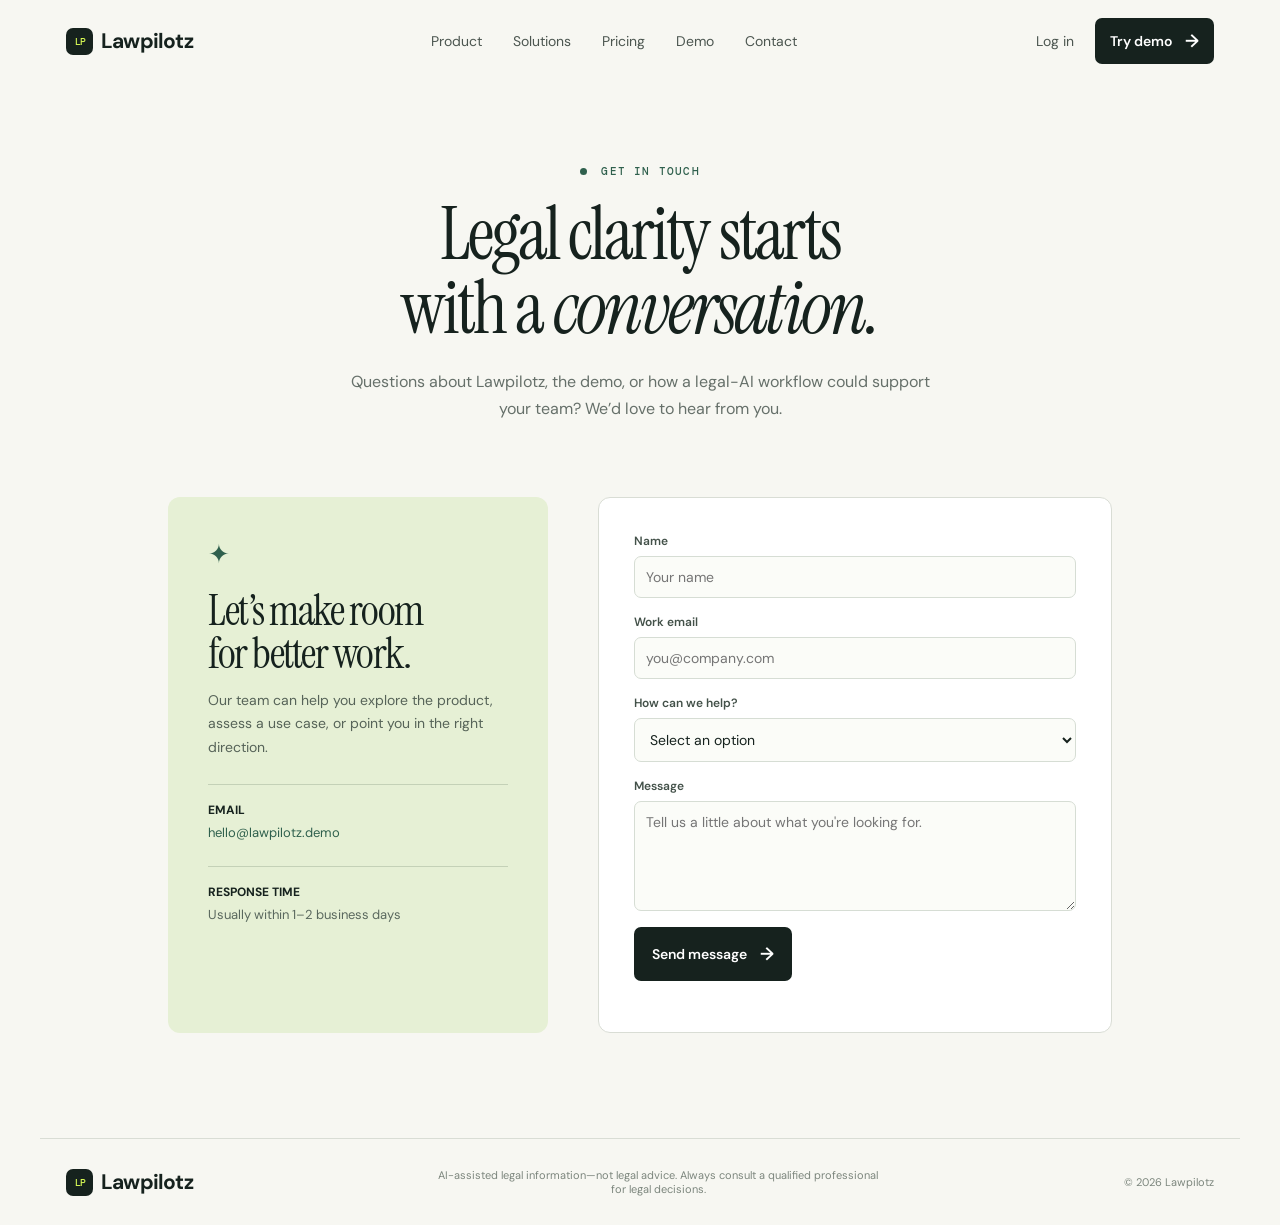
==== contact.html @ 79acae37 "Initial commit" ====
<!doctype html>
<html lang="en"><head><meta charset="UTF-8"><meta name="viewport" content="width=device-width,initial-scale=1.0"><meta name="description" content="Contact the Lawpilotz team."><title>Contact Lawpilotz</title><link rel="preconnect" href="https://fonts.googleapis.com"><link rel="preconnect" href="https://fonts.gstatic.com" crossorigin><link href="https://fonts.googleapis.com/css2?family=DM+Mono:wght@400;500&family=DM+Sans:wght@400;500;600;700&family=Instrument+Serif:ital@0;1&display=swap" rel="stylesheet"><link rel="stylesheet" href="styles.css"><link rel="stylesheet" href="pages.css"></head>
<body><header class="header"><a class="brand" href="index.html"><span class="brand-icon">LP</span>Lawpilotz</a><nav><a href="index.html#product">Product</a><a href="index.html#solutions">Solutions</a><a href="index.html#pricing">Pricing</a><a href="demo.html">Demo</a><a href="contact.html">Contact</a></nav><div class="header-actions"><a class="login" href="contact.html">Log in</a><a class="button dark small" href="demo.html">Try demo <span>→</span></a></div></header><main><section class="page-hero"><p class="eyebrow"><i></i> GET IN TOUCH</p><h1>Legal clarity starts<br>with a <em>conversation.</em></h1><p>Questions about Lawpilotz, the demo, or how a legal-AI workflow could support your team? We’d love to hear from you.</p></section><section class="contact-layout"><aside class="contact-info"><span>✦</span><h2>Let’s make room<br>for better work.</h2><p>Our team can help you explore the product, assess a use case, or point you in the right direction.</p><div class="contact-detail"><b>EMAIL</b><a href="mailto:hello@lawpilotz.demo">hello@lawpilotz.demo</a></div><div class="contact-detail"><b>RESPONSE TIME</b><span>Usually within 1–2 business days</span></div></aside><form class="contact-form" id="contact-form"><label>Name<input required type="text" placeholder="Your name"></label><label>Work email<input required type="email" placeholder="you@company.com"></label><label>How can we help?<select required><option value="">Select an option</option><option>Product question</option><option>Talk about a team plan</option><option>Partnership inquiry</option><option>Other</option></select></label><label>Message<textarea required placeholder="Tell us a little about what you're looking for."></textarea></label><button class="button dark" type="submit">Send message <span>→</span></button><p class="form-status" id="form-status"></p></form></section></main><footer><a class="brand" href="index.html"><span class="brand-icon">LP</span>Lawpilotz</a><p>AI-assisted legal information—not legal advice. Always consult a qualified professional for legal decisions.</p><span>© 2026 Lawpilotz</span></footer><script src="contact.js"></script></body></html>
---- styles.css ----
:root{--ink:#16221e;--paper:#f7f7f2;--lime:#d8fa55;--green:#2f604d;--muted:#66706a;--line:#d9ddd5;--cream:#eef0e7}*{box-sizing:border-box}html{scroll-behavior:smooth}body{margin:0;background:var(--paper);color:var(--ink);font-family:'DM Sans',sans-serif}.header,main,footer{max-width:1200px;margin:auto}.header{height:82px;display:flex;align-items:center;justify-content:space-between;padding:0 26px}.brand{color:var(--ink);font-weight:700;font-size:21px;letter-spacing:-.8px;text-decoration:none;display:flex;gap:8px;align-items:center}.brand-icon{display:grid;place-items:center;width:27px;height:27px;background:var(--ink);color:var(--lime);font:500 10px 'DM Mono';letter-spacing:-1px;border-radius:7px}nav{display:flex;gap:31px}nav a,.login{color:#4c5650;text-decoration:none;font-size:14px}.header-actions{display:flex;gap:21px;align-items:center}.button{display:inline-block;border-radius:7px;padding:14px 17px;border:1px solid transparent;text-decoration:none;font:600 14px 'DM Sans';cursor:pointer}.button span{font-size:18px;padding-left:10px;vertical-align:-1px}.dark{background:var(--ink);color:#fff}.small{padding:10px 14px}.lime{background:var(--lime);color:var(--ink);box-shadow:0 10px 19px #a2ca1629}.outline{border-color:#bfc8bf;color:var(--ink)}.hero{min-height:625px;display:grid;grid-template-columns:1fr .95fr;align-items:center;padding:75px 75px 85px;background:linear-gradient(135deg,#f7f7f2 40%,#edf4d7)}.eyebrow{font:500 11px 'DM Mono';letter-spacing:1.2px;color:var(--green);margin:0 0 19px}.eyebrow i{display:inline-block;width:7px;height:7px;border-radius:50%;background:var(--green);margin-right:6px}.hero h1,.section-heading h2,.features h2,.solutions h2,.pricing h2,.final-cta h2{font:400 clamp(51px,5.6vw,76px)/.98 'Instrument Serif',serif;letter-spacing:-2.8px;margin:0}.hero h1 em,h2 em,h3 em{font-style:italic;color:var(--green)}.hero-text{font-size:17px;line-height:1.7;color:var(--muted);max-width:505px;margin:27px 0}.hero-actions{display:flex;align-items:center;gap:23px}.watch-link{color:var(--ink);text-decoration:none;font-size:14px;font-weight:600}.watch-link b{display:inline-grid;place-items:center;border:1px solid #aeb7ae;border-radius:50%;width:25px;height:25px;font-size:9px;margin-right:8px}.proof{margin-top:47px;display:flex;gap:11px;align-items:center;font-size:12px;color:#6d756f}.proof-symbols{letter-spacing:-4px;color:var(--green);font-size:16px}.hero-panel{background:#fff;border:1px solid #dce1d4;border-radius:13px;box-shadow:0 25px 55px #335b3330;padding:21px;transform:rotate(1.5deg);max-width:455px}.panel-top{display:flex;gap:10px;align-items:center;border-bottom:1px solid #e6e8e2;padding-bottom:18px}.file-badge{font:500 10px 'DM Mono';color:#b94536;background:#fde7e3;padding:8px 5px;border-radius:4px}.panel-top div{display:grid;gap:3px;flex:1}.panel-top strong{font-size:13px}.panel-top small,.issue-row small{font-size:10px;color:#869087}.status{font-size:10px;color:#326c4e;background:#e6f4e7;padding:5px 7px;border-radius:30px}.panel-summary{background:#f1f6e4;border-radius:8px;padding:15px;margin:17px 0}.summary-title{display:flex;gap:7px;align-items:center}.summary-title span{color:var(--green)}.summary-title strong{font-size:12px}.panel-summary p{font-size:11px;line-height:1.55;color:#556059;margin:9px 0 0}.panel-metrics{display:grid;grid-template-columns:repeat(3,1fr);border:1px solid #e2e5df;border-radius:8px;margin-bottom:13px}.panel-metrics div{padding:10px;border-right:1px solid #e2e5df;display:grid;gap:2px}.panel-metrics div:last-child{border:0}.panel-metrics b{font-size:14px}.panel-metrics span{font-size:9px;color:#7c857e}.amber{color:#c37f17}.issue-row{display:flex;align-items:center;gap:9px;padding:10px 4px;border-top:1px solid #edf0e9}.issue-row div{flex:1;display:grid;gap:3px}.issue-row strong{font-size:11px}.issue-row>b{font-size:15px;color:#8c968d}.issue-dot{width:8px;height:8px;border-radius:50%;background:#e5a43e}.issue-dot.soft{background:#86ab92}.logos{text-align:center;padding:33px 25px;border-top:1px solid var(--line);border-bottom:1px solid var(--line)}.logos p{font:500 10px 'DM Mono';letter-spacing:1.2px;color:#8a928b;margin:0 0 20px}.logos div{display:flex;justify-content:center;gap:63px;flex-wrap:wrap;color:#758078;font-size:18px;font-weight:700}.logos div span:nth-child(2){font-weight:400;font-style:italic}.logos div span:nth-child(3){letter-spacing:3px;font-size:15px}.demo{padding:110px 75px;background:#fbfbf7}.section-heading{text-align:center}.section-heading h2{font-size:57px}.section-heading>p:last-child{color:var(--muted);font-size:15px;line-height:1.65;max-width:475px;margin:21px auto 42px}.demo-workspace{max-width:930px;margin:auto;background:#fff;border:1px solid var(--line);border-radius:12px;padding:24px;display:grid;grid-template-columns:1fr 1.1fr;gap:35px}.step{font:500 10px 'DM Mono';letter-spacing:1px;color:#738177;margin:0 0 13px}.dropzone{height:260px;background:#f5f7ef;border:1px dashed #b9c5ae;border-radius:8px;display:flex;align-items:center;justify-content:center;flex-direction:column;text-align:center;cursor:pointer;position:relative;overflow:hidden}.dropzone input{display:none}.upload-symbol{display:grid;place-items:center;width:43px;height:43px;border:1px solid #aebba7;border-radius:50%;font-size:22px;color:var(--green);margin-bottom:12px}.dropzone strong{font-size:14px}.dropzone small{font-size:11px;color:#7c877e;margin-top:6px}.dropzone.has-file{background:#eaf3dd;border-style:solid}.secure-note{font-size:11px;color:#7c867d;text-align:center}.analysis-options{display:grid;gap:9px}.analysis-choice{display:flex;align-items:center;gap:13px;text-align:left;background:#fff;border:1px solid #dce2d9;border-radius:8px;padding:12px;cursor:pointer}.analysis-choice.selected{border-color:#6f9b6e;background:#f4f8e9}.analysis-choice>span{width:29px;height:29px;border-radius:6px;background:#edf2e7;color:var(--green);display:grid;place-items:center;font-weight:700}.analysis-choice div{display:grid;gap:3px}.analysis-choice b{font-size:13px}.analysis-choice small{font-size:11px;color:#78827c}.analyze{width:100%;margin-top:16px}.results{max-width:930px;margin:23px auto 0;background:#193128;color:#fff;border-radius:12px;padding:27px}.results-head{display:flex;justify-content:space-between;align-items:flex-start}.results .eyebrow{color:#b5d77e}.results h3{font:400 34px 'Instrument Serif';margin:0}.results h3 em{color:var(--lime)}.read-time{font:500 11px 'DM Mono';color:#bcd7b2;border:1px solid #4a6356;padding:7px 8px;border-radius:20px}.results-grid{display:grid;grid-template-columns:1.15fr 1fr 1fr;gap:10px;margin-top:21px}.result-card{background:#274237;border-radius:8px;padding:16px}.result-card.overview{background:#e3f4a6;color:var(--ink)}.result-card span{color:#bee286}.result-card .warning{color:#f8cf6d}.result-card h4{font-size:12px;margin:17px 0 8px}.result-card p{font-size:11px;line-height:1.55;color:#d7e1da;margin:0}.result-card.overview p{color:#405045}.features{display:grid;grid-template-columns:.9fr 1.1fr;gap:90px;padding:120px 100px;background:#eef0e7}.features h2,.solutions h2,.pricing h2{font-size:56px}.feature-intro>p:last-child{font-size:15px;color:var(--muted);line-height:1.65;max-width:340px;margin-top:21px}.feature-list article{display:grid;grid-template-columns:35px 1fr 20px;gap:15px;padding:20px 0;border-bottom:1px solid #ccd3c8}.feature-list span{font:500 11px 'DM Mono';color:var(--green);padding-top:5px}.feature-list h3{font-size:20px;margin:0 0 7px}.feature-list p{font-size:13px;line-height:1.6;color:var(--muted);margin:0}.feature-list i{font-style:normal;color:var(--green);font-size:18px}.solutions{padding:110px 75px}.solutions-copy{text-align:center}.solution-grid{max-width:1010px;margin:47px auto 0;display:grid;grid-template-columns:repeat(4,1fr);gap:16px}.solution-grid article{border:1px solid var(--line);border-radius:10px;padding:25px 21px;background:#fff}.solution-grid span{font-size:25px;color:var(--green)}.solution-grid h3{font-size:19px;margin:19px 0 8px}.solution-grid p{font-size:13px;line-height:1.6;color:var(--muted);margin:0}.pricing{text-align:center;padding:108px 45px;background:#193128;color:#fff}.pricing .eyebrow{color:#b5d77e}.pricing h2 em{color:var(--lime)}.pricing-grid{max-width:740px;margin:44px auto 0;display:grid;grid-template-columns:1fr 1fr;gap:15px;text-align:left}.pricing-grid article{background:#274237;border:1px solid #496151;border-radius:10px;padding:27px}.pricing-grid article.pro{background:var(--lime);color:var(--ink);border-color:var(--lime)}.plan{font:500 10px 'DM Mono';letter-spacing:1px;color:#b8d4b5;margin:0}.pro .plan{color:#52715c}.pricing-grid h3{font-size:31px;margin:16px 0 6px}.pricing-grid h3 small{font-size:12px;font-weight:400}.pricing-grid>article>p:not(.plan){font-size:13px;line-height:1.55;color:#c5d3c8;min-height:39px}.pro>p:not(.plan){color:#4f6152!important}.pricing-grid .button{margin:17px 0;width:100%;text-align:center}.pricing-grid ul{list-style:none;border-top:1px solid #4c6455;margin:4px 0 0;padding:19px 0 0;display:grid;gap:10px;font-size:12px;color:#d9e4dc}.pro ul{border-color:#a8d06a;color:#354935}.pricing-grid li::before{content:'✓';color:#b6dd6b;margin-right:8px}.pro li::before{color:#356142}.final-cta{margin:80px 75px;padding:55px 62px;border-radius:12px;background:#e5f6a5;display:flex;justify-content:space-between;align-items:center}.final-cta h2{font-size:49px}.final-cta h2 em{color:var(--green)}footer{border-top:1px solid var(--line);padding:29px 26px;display:flex;align-items:center;justify-content:space-between;gap:25px}footer p,footer span{font-size:11px;color:#7c867d;margin:0}footer p{max-width:450px;text-align:center}@media(max-width:800px){nav{display:none}.hero,.features{grid-template-columns:1fr}.hero{padding:60px 30px;gap:60px}.hero-panel{justify-self:center}.demo{padding:80px 25px}.demo-workspace{grid-template-columns:1fr;gap:25px}.features{padding:80px 35px;gap:45px}.solutions{padding:80px 30px}.solution-grid{grid-template-columns:repeat(2,1fr)}.final-cta{margin:55px 25px;padding:42px 30px}.logos div{gap:24px}.pricing{padding:80px 25px}}@media(max-width:520px){.header{padding:0 18px}.login{display:none}.hero h1{font-size:50px}.hero-actions,.final-cta{align-items:flex-start;flex-direction:column}.hero-panel{padding:16px}.panel-metrics b{font-size:12px}.results-grid,.pricing-grid{grid-template-columns:1fr}.results-head{gap:15px}.solution-grid{grid-template-columns:1fr}.section-heading h2,.features h2,.solutions h2,.pricing h2{font-size:43px}.final-cta h2{font-size:41px}footer{flex-direction:column;text-align:center}}
---- pages.css ----
.page-hero{max-width:800px;margin:0 auto;text-align:center;padding:82px 28px 75px}.page-hero h1{font:400 clamp(49px,6vw,74px)/1 'Instrument Serif',serif;letter-spacing:-2.8px;margin:0}.page-hero>p:not(.eyebrow){font-size:16px;line-height:1.7;color:var(--muted);max-width:580px;margin:23px auto 0}.demo-page{padding:0 28px 105px}.demo-page .demo-workspace{max-width:1000px}.demo-page .results{max-width:1000px}.demo-tips{max-width:1000px;margin:22px auto 0;display:grid;grid-template-columns:repeat(3,1fr);gap:14px}.demo-tips article{padding:18px;border:1px solid var(--line);border-radius:9px;background:#fff}.demo-tips span{color:var(--green);font:500 11px 'DM Mono'}.demo-tips h3{font-size:15px;margin:10px 0 6px}.demo-tips p{font-size:12px;line-height:1.55;color:var(--muted);margin:0}.contact-layout{max-width:1000px;margin:0 auto 105px;padding:0 28px;display:grid;grid-template-columns:.85fr 1.15fr;gap:50px}.contact-info{background:#e6f0d5;border-radius:12px;padding:40px}.contact-info>span{color:var(--green);font-size:26px}.contact-info h2{font:400 43px/1 'Instrument Serif';letter-spacing:-1.5px;margin:18px 0 14px}.contact-info>p{color:#566358;font-size:14px;line-height:1.65}.contact-detail{border-top:1px solid #c4d1b7;margin-top:25px;padding-top:17px;display:grid;gap:6px;font-size:13px;color:#5a685e}.contact-detail b{font-size:12px;color:var(--ink)}.contact-detail a{color:var(--green);text-decoration:none}.contact-form{border:1px solid var(--line);background:#fff;border-radius:12px;padding:35px;display:grid;gap:16px}.contact-form label{font-size:12px;font-weight:600;color:#435149}.contact-form input,.contact-form textarea,.contact-form select{display:block;width:100%;margin-top:7px;padding:11px;border:1px solid #d6ddd4;border-radius:7px;background:#fbfcf8;color:var(--ink);font:14px 'DM Sans';outline-color:var(--green)}.contact-form textarea{height:110px;resize:vertical}.contact-form .button{justify-self:start}.form-status{font-size:13px;color:var(--green);margin:0}@media(max-width:760px){.contact-layout{grid-template-columns:1fr;gap:25px;margin-bottom:75px}.demo-tips{grid-template-columns:1fr}.page-hero{padding-top:60px}.contact-info h2{font-size:37px}}
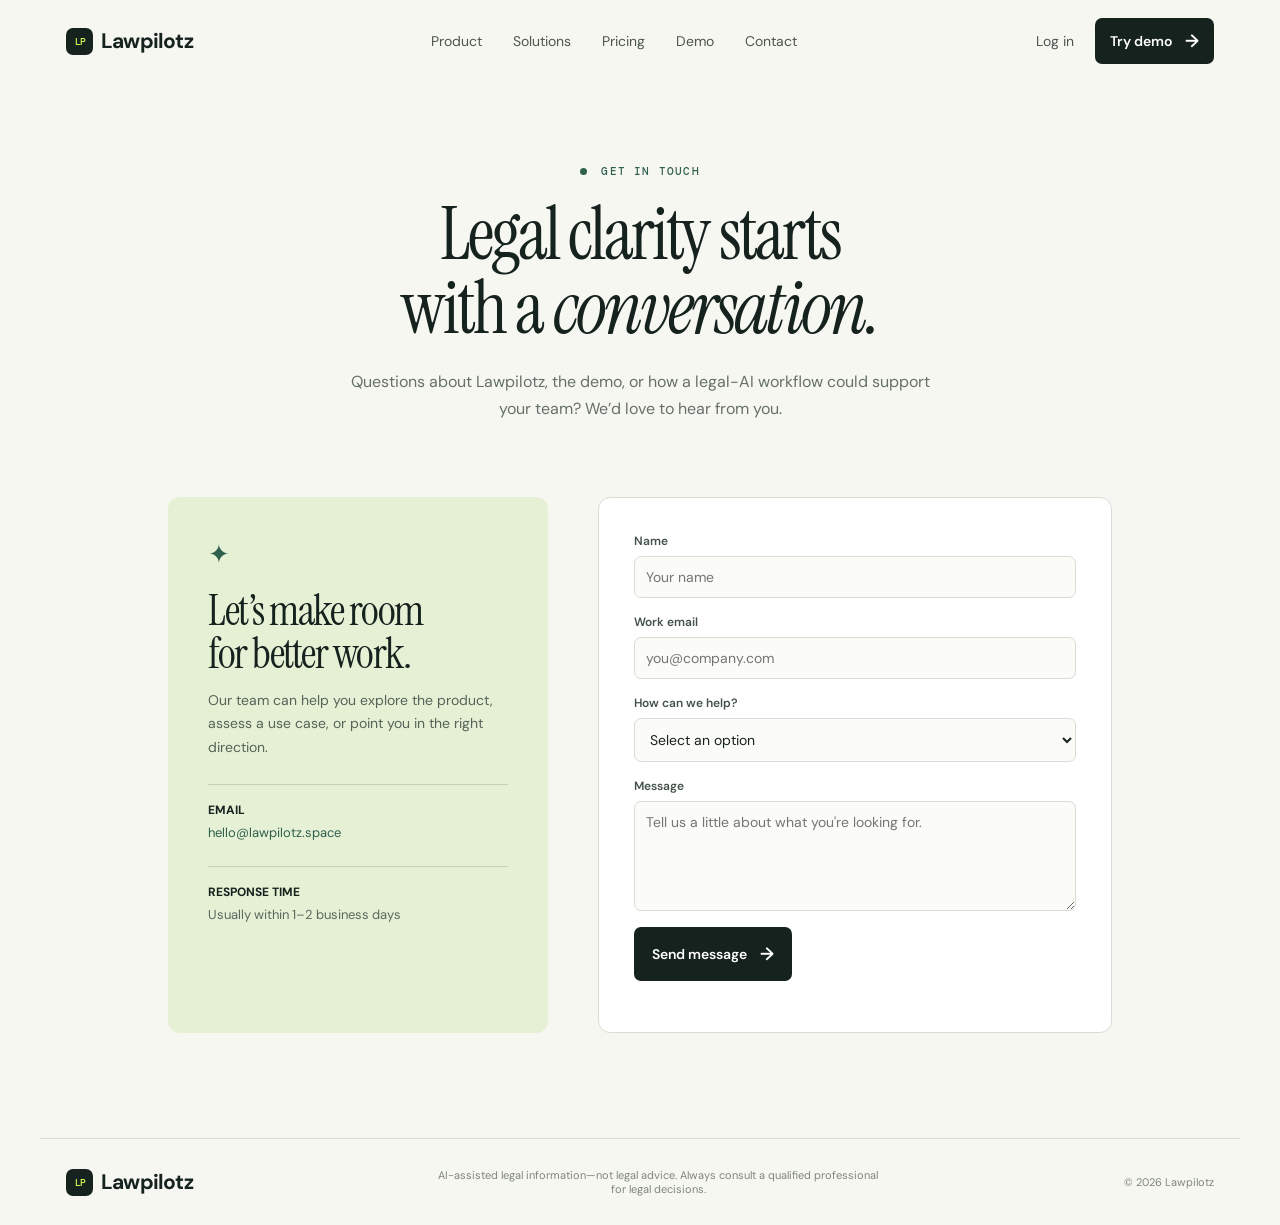
==== commit 88604d42: "Update site domain to .space" ====
--- a/contact.html
+++ b/contact.html
@@ -1,3 +1,3 @@
 <!doctype html>
 <html lang="en"><head><meta charset="UTF-8"><meta name="viewport" content="width=device-width,initial-scale=1.0"><meta name="description" content="Contact the Lawpilotz team."><title>Contact Lawpilotz</title><link rel="preconnect" href="https://fonts.googleapis.com"><link rel="preconnect" href="https://fonts.gstatic.com" crossorigin><link href="https://fonts.googleapis.com/css2?family=DM+Mono:wght@400;500&family=DM+Sans:wght@400;500;600;700&family=Instrument+Serif:ital@0;1&display=swap" rel="stylesheet"><link rel="stylesheet" href="styles.css"><link rel="stylesheet" href="pages.css"></head>
-<body><header class="header"><a class="brand" href="index.html"><span class="brand-icon">LP</span>Lawpilotz</a><nav><a href="index.html#product">Product</a><a href="index.html#solutions">Solutions</a><a href="index.html#pricing">Pricing</a><a href="demo.html">Demo</a><a href="contact.html">Contact</a></nav><div class="header-actions"><a class="login" href="contact.html">Log in</a><a class="button dark small" href="demo.html">Try demo <span>→</span></a></div></header><main><section class="page-hero"><p class="eyebrow"><i></i> GET IN TOUCH</p><h1>Legal clarity starts<br>with a <em>conversation.</em></h1><p>Questions about Lawpilotz, the demo, or how a legal-AI workflow could support your team? We’d love to hear from you.</p></section><section class="contact-layout"><aside class="contact-info"><span>✦</span><h2>Let’s make room<br>for better work.</h2><p>Our team can help you explore the product, assess a use case, or point you in the right direction.</p><div class="contact-detail"><b>EMAIL</b><a href="mailto:hello@lawpilotz.demo">hello@lawpilotz.demo</a></div><div class="contact-detail"><b>RESPONSE TIME</b><span>Usually within 1–2 business days</span></div></aside><form class="contact-form" id="contact-form"><label>Name<input required type="text" placeholder="Your name"></label><label>Work email<input required type="email" placeholder="you@company.com"></label><label>How can we help?<select required><option value="">Select an option</option><option>Product question</option><option>Talk about a team plan</option><option>Partnership inquiry</option><option>Other</option></select></label><label>Message<textarea required placeholder="Tell us a little about what you're looking for."></textarea></label><button class="button dark" type="submit">Send message <span>→</span></button><p class="form-status" id="form-status"></p></form></section></main><footer><a class="brand" href="index.html"><span class="brand-icon">LP</span>Lawpilotz</a><p>AI-assisted legal information—not legal advice. Always consult a qualified professional for legal decisions.</p><span>© 2026 Lawpilotz</span></footer><script src="contact.js"></script></body></html>
+<body><header class="header"><a class="brand" href="index.html"><span class="brand-icon">LP</span>Lawpilotz</a><nav><a href="index.html#product">Product</a><a href="index.html#solutions">Solutions</a><a href="index.html#pricing">Pricing</a><a href="demo.html">Demo</a><a href="contact.html">Contact</a></nav><div class="header-actions"><a class="login" href="contact.html">Log in</a><a class="button dark small" href="demo.html">Try demo <span>→</span></a></div></header><main><section class="page-hero"><p class="eyebrow"><i></i> GET IN TOUCH</p><h1>Legal clarity starts<br>with a <em>conversation.</em></h1><p>Questions about Lawpilotz, the demo, or how a legal-AI workflow could support your team? We’d love to hear from you.</p></section><section class="contact-layout"><aside class="contact-info"><span>✦</span><h2>Let’s make room<br>for better work.</h2><p>Our team can help you explore the product, assess a use case, or point you in the right direction.</p><div class="contact-detail"><b>EMAIL</b><a href="mailto:hello@lawpilotz.space">hello@lawpilotz.space</a></div><div class="contact-detail"><b>RESPONSE TIME</b><span>Usually within 1–2 business days</span></div></aside><form class="contact-form" id="contact-form"><label>Name<input required type="text" placeholder="Your name"></label><label>Work email<input required type="email" placeholder="you@company.com"></label><label>How can we help?<select required><option value="">Select an option</option><option>Product question</option><option>Talk about a team plan</option><option>Partnership inquiry</option><option>Other</option></select></label><label>Message<textarea required placeholder="Tell us a little about what you're looking for."></textarea></label><button class="button dark" type="submit">Send message <span>→</span></button><p class="form-status" id="form-status"></p></form></section></main><footer><a class="brand" href="index.html"><span class="brand-icon">LP</span>Lawpilotz</a><p>AI-assisted legal information—not legal advice. Always consult a qualified professional for legal decisions.</p><span>© 2026 Lawpilotz</span></footer><script src="contact.js"></script></body></html>
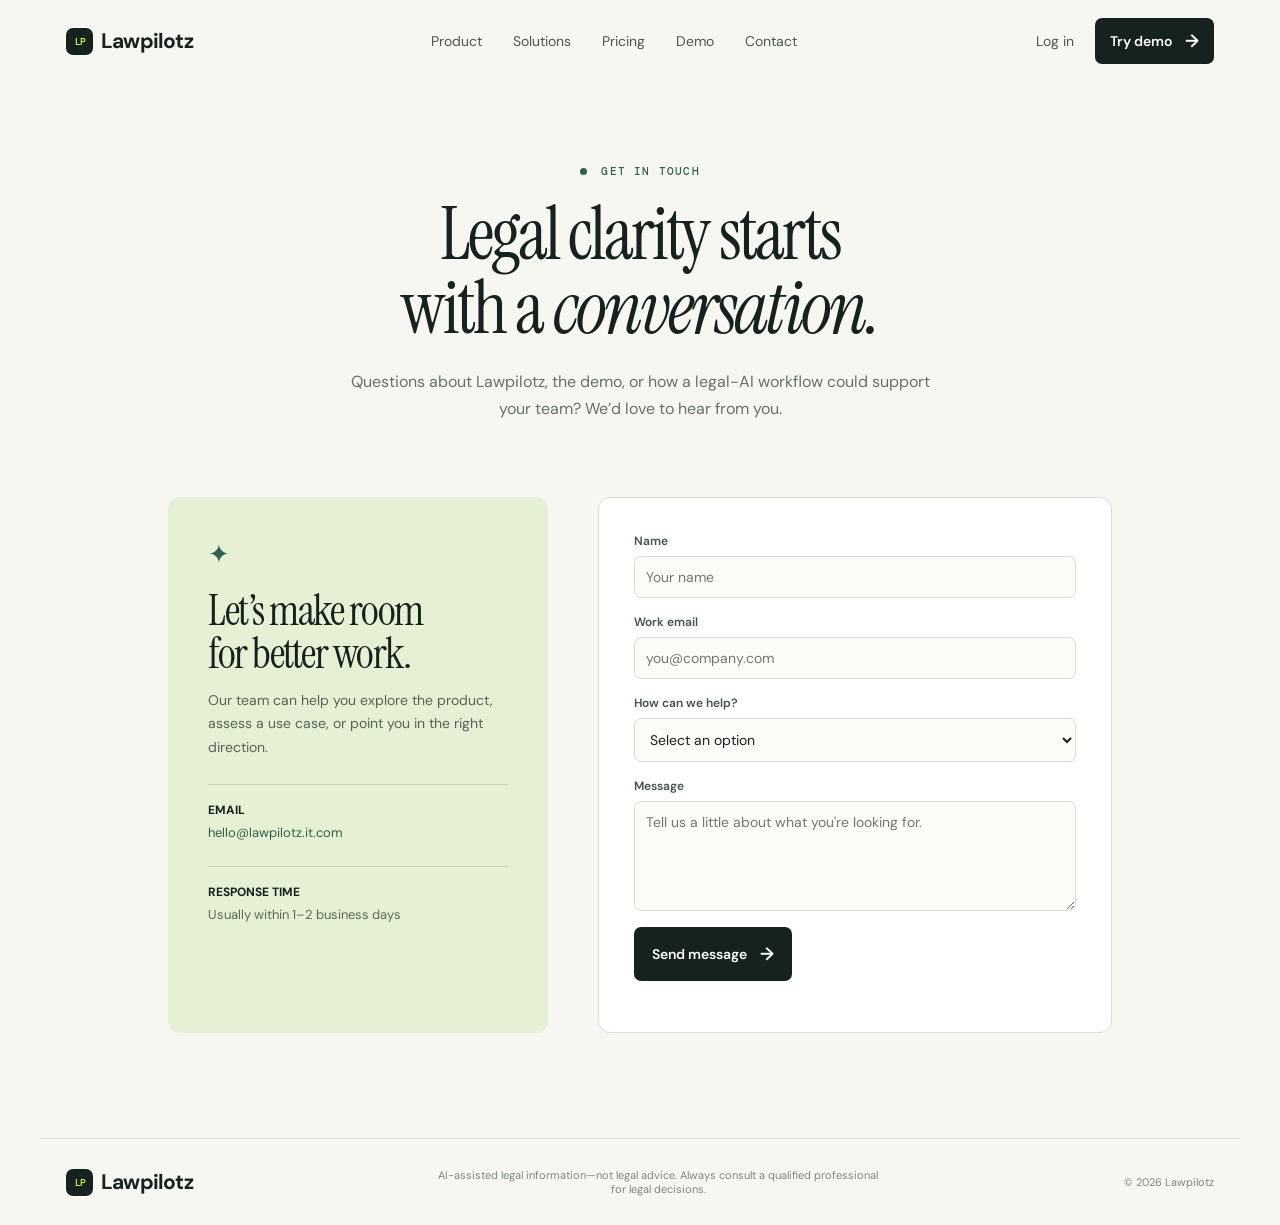
==== commit 72bc90f8: "Update domain from .space to .it.com" ====
--- a/contact.html
+++ b/contact.html
@@ -1,3 +1,3 @@
 <!doctype html>
 <html lang="en"><head><meta charset="UTF-8"><meta name="viewport" content="width=device-width,initial-scale=1.0"><meta name="description" content="Contact the Lawpilotz team."><title>Contact Lawpilotz</title><link rel="preconnect" href="https://fonts.googleapis.com"><link rel="preconnect" href="https://fonts.gstatic.com" crossorigin><link href="https://fonts.googleapis.com/css2?family=DM+Mono:wght@400;500&family=DM+Sans:wght@400;500;600;700&family=Instrument+Serif:ital@0;1&display=swap" rel="stylesheet"><link rel="stylesheet" href="styles.css"><link rel="stylesheet" href="pages.css"></head>
-<body><header class="header"><a class="brand" href="index.html"><span class="brand-icon">LP</span>Lawpilotz</a><nav><a href="index.html#product">Product</a><a href="index.html#solutions">Solutions</a><a href="index.html#pricing">Pricing</a><a href="demo.html">Demo</a><a href="contact.html">Contact</a></nav><div class="header-actions"><a class="login" href="contact.html">Log in</a><a class="button dark small" href="demo.html">Try demo <span>→</span></a></div></header><main><section class="page-hero"><p class="eyebrow"><i></i> GET IN TOUCH</p><h1>Legal clarity starts<br>with a <em>conversation.</em></h1><p>Questions about Lawpilotz, the demo, or how a legal-AI workflow could support your team? We’d love to hear from you.</p></section><section class="contact-layout"><aside class="contact-info"><span>✦</span><h2>Let’s make room<br>for better work.</h2><p>Our team can help you explore the product, assess a use case, or point you in the right direction.</p><div class="contact-detail"><b>EMAIL</b><a href="mailto:hello@lawpilotz.space">hello@lawpilotz.space</a></div><div class="contact-detail"><b>RESPONSE TIME</b><span>Usually within 1–2 business days</span></div></aside><form class="contact-form" id="contact-form"><label>Name<input required type="text" placeholder="Your name"></label><label>Work email<input required type="email" placeholder="you@company.com"></label><label>How can we help?<select required><option value="">Select an option</option><option>Product question</option><option>Talk about a team plan</option><option>Partnership inquiry</option><option>Other</option></select></label><label>Message<textarea required placeholder="Tell us a little about what you're looking for."></textarea></label><button class="button dark" type="submit">Send message <span>→</span></button><p class="form-status" id="form-status"></p></form></section></main><footer><a class="brand" href="index.html"><span class="brand-icon">LP</span>Lawpilotz</a><p>AI-assisted legal information—not legal advice. Always consult a qualified professional for legal decisions.</p><span>© 2026 Lawpilotz</span></footer><script src="contact.js"></script></body></html>
+<body><header class="header"><a class="brand" href="index.html"><span class="brand-icon">LP</span>Lawpilotz</a><nav><a href="index.html#product">Product</a><a href="index.html#solutions">Solutions</a><a href="index.html#pricing">Pricing</a><a href="demo.html">Demo</a><a href="contact.html">Contact</a></nav><div class="header-actions"><a class="login" href="contact.html">Log in</a><a class="button dark small" href="demo.html">Try demo <span>→</span></a></div></header><main><section class="page-hero"><p class="eyebrow"><i></i> GET IN TOUCH</p><h1>Legal clarity starts<br>with a <em>conversation.</em></h1><p>Questions about Lawpilotz, the demo, or how a legal-AI workflow could support your team? We’d love to hear from you.</p></section><section class="contact-layout"><aside class="contact-info"><span>✦</span><h2>Let’s make room<br>for better work.</h2><p>Our team can help you explore the product, assess a use case, or point you in the right direction.</p><div class="contact-detail"><b>EMAIL</b><a href="mailto:hello@lawpilotz.it.com">hello@lawpilotz.it.com</a></div><div class="contact-detail"><b>RESPONSE TIME</b><span>Usually within 1–2 business days</span></div></aside><form class="contact-form" id="contact-form"><label>Name<input required type="text" placeholder="Your name"></label><label>Work email<input required type="email" placeholder="you@company.com"></label><label>How can we help?<select required><option value="">Select an option</option><option>Product question</option><option>Talk about a team plan</option><option>Partnership inquiry</option><option>Other</option></select></label><label>Message<textarea required placeholder="Tell us a little about what you're looking for."></textarea></label><button class="button dark" type="submit">Send message <span>→</span></button><p class="form-status" id="form-status"></p></form></section></main><footer><a class="brand" href="index.html"><span class="brand-icon">LP</span>Lawpilotz</a><p>AI-assisted legal information—not legal advice. Always consult a qualified professional for legal decisions.</p><span>© 2026 Lawpilotz</span></footer><script src="contact.js"></script></body></html>
